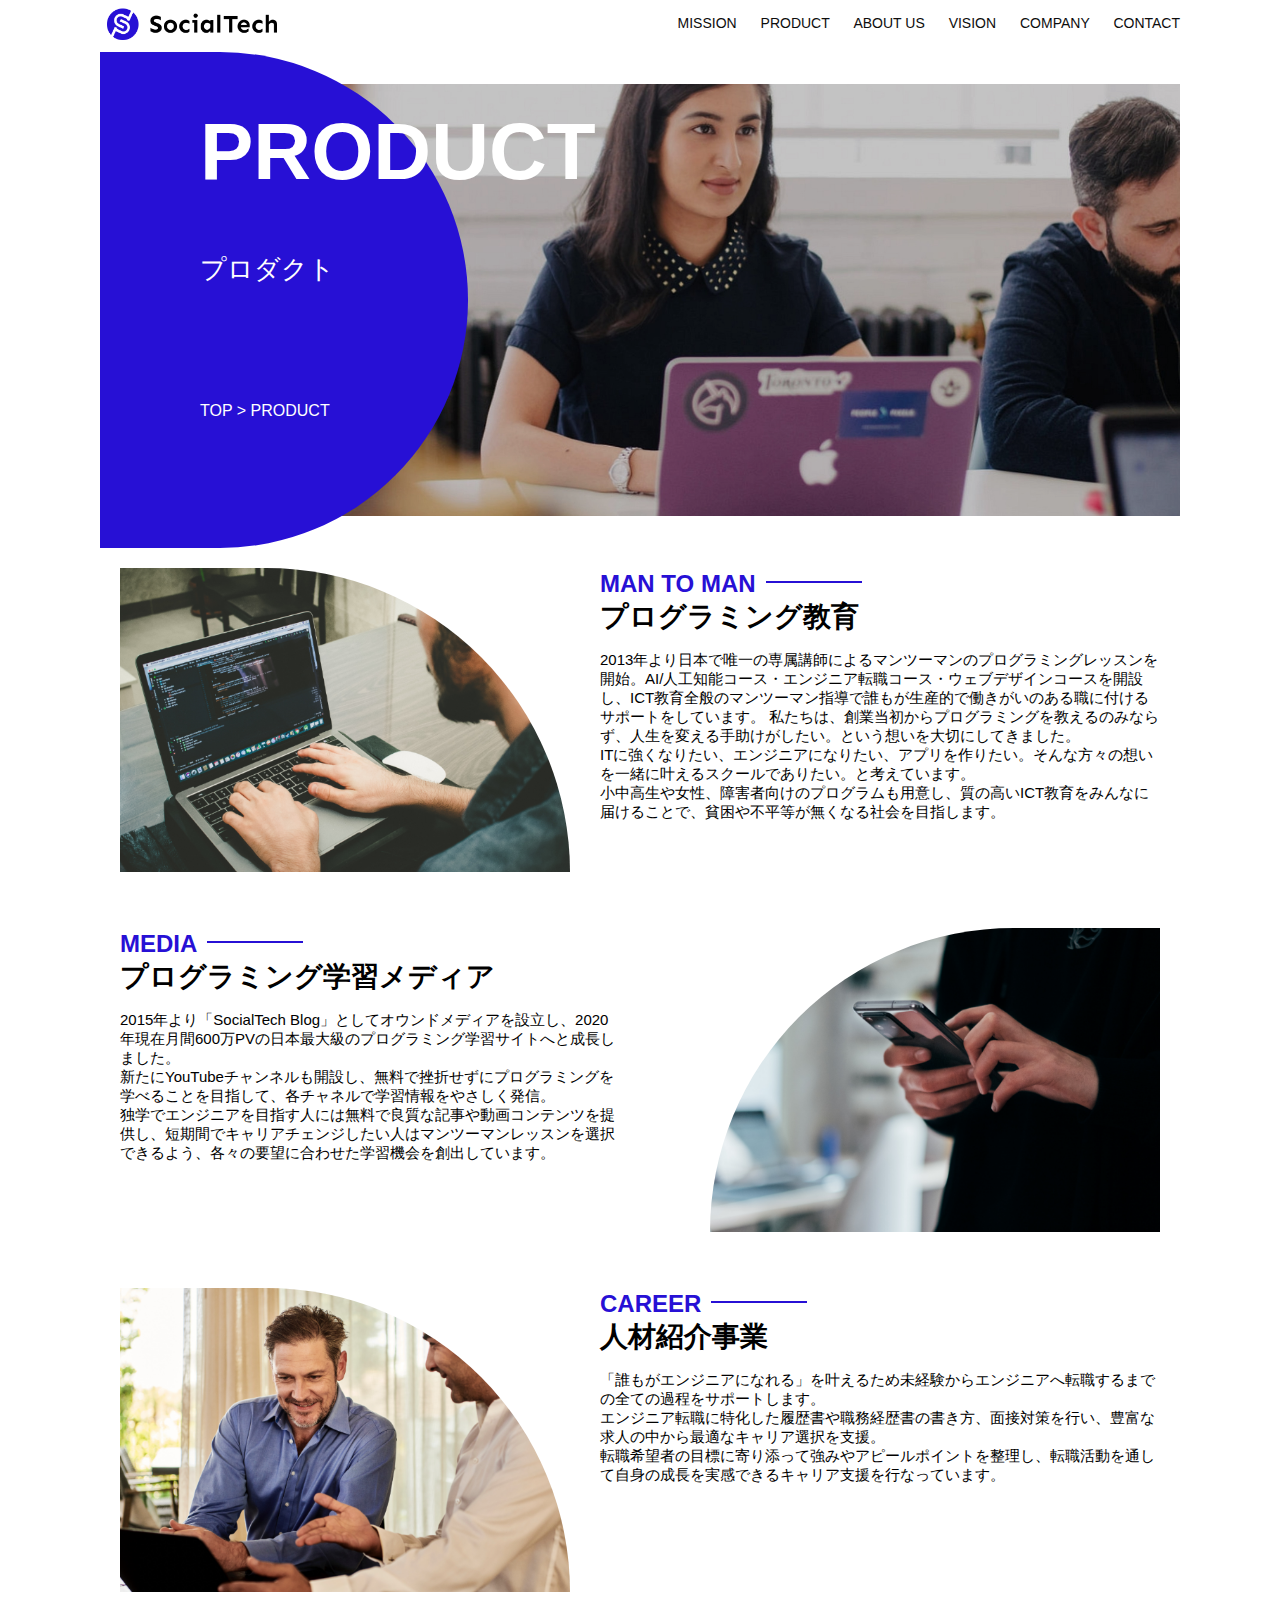
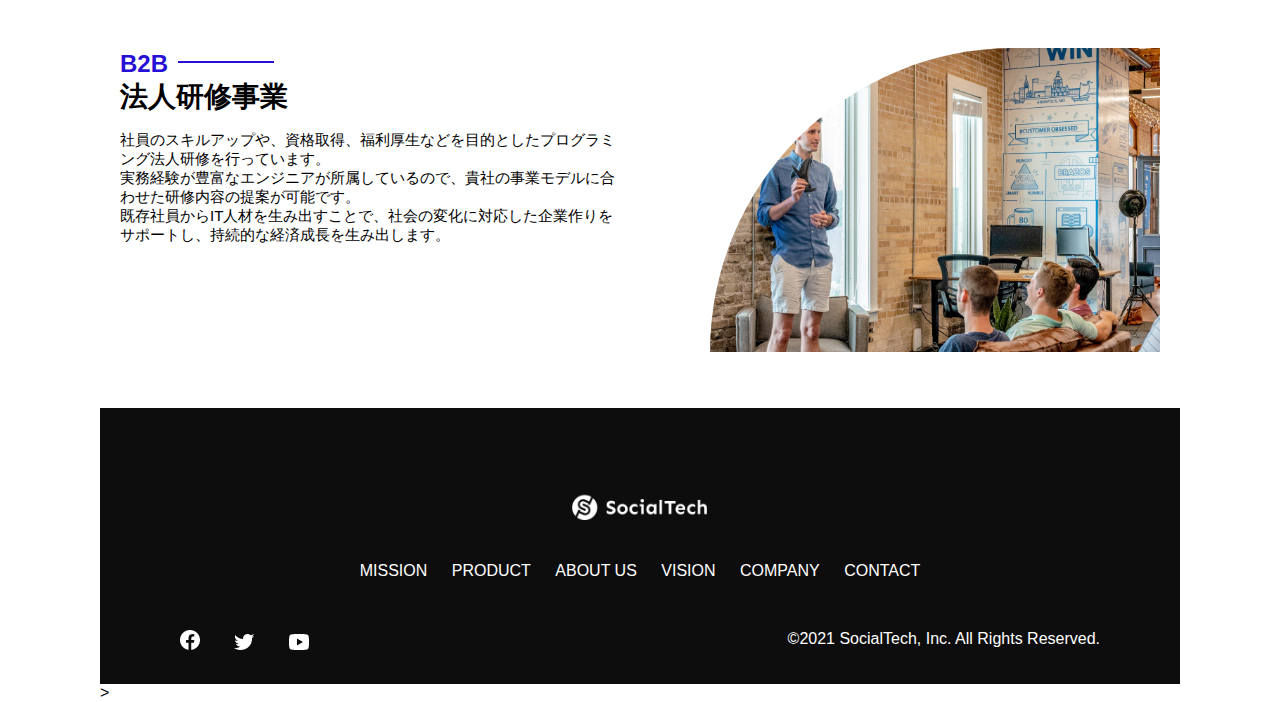
==== product.html @ e11b9e0d "初回コミット" ====
<!DOCTYPE html>
<html lang="en">
<head>
    <meta charset="UTF-8">
    <meta name="viewport" content="width=device-width, initial-scale=1.0">
    <meta name="description" content="SocialTechの4つのプロダクトを紹介します">
    <title>SocialTech -PRODUCT プロダクト</title>
    <link rel="stylesheet" href="style.css">

</head>
<body>
     <!-- ヘッダー -->
     <header>
        <!-- ロゴ -->
        <a href="index.html" id="logo"><img src="images/logo.png" alt="トップページに戻る"></a>
        <!-- PC用ナビゲーション -->
        <nav id="nav-pc">
            <a href="mission.html">MISSION</a>
            <a href="product.html">PRODUCT</a>
            <a href="index.html#aboutus">ABOUT US</a>
            <a href="index.html#vision">VISION</a>
            <a href="index.html#company">COMPANY</a>
            <a href="index.html#contact">CONTACT</a>
        </nav>
        <!-- スマホ用メニューボタン -->
        <img id="menu-sp" src="images/button-menu.png" alt="ナビゲーションを開く" onclick="document.getElementById('nav-sp').style.display = 'block'">

     <!-- スマホ用ナビゲーション -->
       <nav id="nav-sp">
         <img id="close" src="images/button-close.png" alt="ナビゲーションを閉じる" onclick="document.getElementById('nav-sp').style.display ='none'">
         <a id="logo-sp" href="index.html" onclick="document.getElementById('nav-sp').style.display = 'none'"> <img src="images/logo-sp.png" alt="トップページに戻る"></a>
         <a class="menu" href="mission.html" onclick="document.getElementById('nav-sp').style.display = 'none'">MISSION</a>
         <a class="menu" href="product.html" onclick="document.getElementById('nav-sp').style.display = 'none'">PRODUCT</a>
         <a class="menu" href="index.html#aboutus" onclick="document.getElementById('nav-sp').style.display = 'none'">ABOUTUS</a>
         <a class="menu" href="index.html#vision" onclick="document.getElementById('nav-sp').style.display = 'none'">VISION</a>
         <a class="menu" href="index.html#company" onclick="document.getElementById('nav-sp').style.display = 'none'">COMPANY</a>
         <a class="menu" href="index.html#contact"  onclick="document.getElementById('nav-sp').style.display = 'none'">CONTACT</a>
         <div id="sns">
          <a href="https://www.facebook.com/sejuku2013"><img src="images/button-facebook.png" alt="Facebookのリンク"></a>
          <a href="https://twitter.com/samuraijuku"><img src="images/button-twitter.png" alt="Twitterのリンク"></a>
          <a href="https://www.youtube.com/channel/UCCFOQO5aDK0xXam4cUQXT8g"><img src="images/button-youtube.png" alt="YouTubeのリンク"></a>
         </div>
       </nav>
     </header>
     <main>
        <article>
            <section id="product-main">
                <div id="product-title">
                    <h1>PRODUCT</h1>
                    <span>プロダクト</span>
                    <div>TOP > PRODUCT</div>
                </div>
            </section>
            <section class="product-section1">
                <img src="images/product/product-mantoman.png" alt="PCでコードを書く男性">
                <div>
                    <h2 class="product-h2">MAN TO MAN</h2>
                    <h3 class="product-h3">プログラミング教育</h3>
                    <p>2013年より日本で唯一の専属講師によるマンツーマンのプログラミングレッスンを開始。AI/人工知能コース・エンジニア転職コース・ウェブデザインコースを開設し、ICT教育全般のマンツーマン指導で誰もが生産的で働きがいのある職に付けるサポートをしています。
                        私たちは、創業当初からプログラミングを教えるのみならず、人生を変える手助けがしたい。という想いを大切にしてきました。<br>ITに強くなりたい、エンジニアになりたい、アプリを作りたい。そんな方々の想いを一緒に叶えるスクールでありたい。と考えています。<br>小中高生や女性、障害者向けのプログラムも用意し、質の高いICT教育をみんなに届けることで、貧困や不平等が無くなる社会を目指します。
                    </p>
                </div>
            </section>
            <section class="product-section2">
                <div>
                    <h2 class="product-h2">MEDIA</h2>
                    <h3 class="product-h3">プログラミング学習メディア</h3>
                    <p>2015年より「SocialTech
                        Blog」としてオウンドメディアを設立し、2020年現在月間600万PVの日本最大級のプログラミング学習サイトへと成長しました。<br>新たにYouTubeチャンネルも開設し、無料で挫折せずにプログラミングを学べることを目指して、各チャネルで学習情報をやさしく発信。<br>独学でエンジニアを目指す人には無料で良質な記事や動画コンテンツを提供し、短期間でキャリアチェンジしたい人はマンツーマンレッスンを選択できるよう、各々の要望に合わせた学習機会を創出しています。
                    </p>
                </div>
                <img src="images/product/product-media.png" alt="スマートフォンを操作する人">
            </section>
            <section class="product-section1">
                <img src="images/product/product-career.png" alt="笑顔で話し合う2人の男性">
                <div>
                    <h2 class="product-h2">CAREER</h2>
                    <h3 class="product-h3">人材紹介事業</h3>
                    <p>「誰もがエンジニアになれる」を叶えるため未経験からエンジニアへ転職するまでの全ての過程をサポートします。<br>エンジニア転職に特化した履歴書や職務経歴書の書き方、面接対策を行い、豊富な求人の中から最適なキャリア選択を支援。<br>転職希望者の目標に寄り添って強みやアピールポイントを整理し、転職活動を通して自身の成長を実感できるキャリア支援を行なっています。<br>
                    </p>
                </div>
            </section>
            <section class="product-section2">
                <div>
                    <h2 class="product-h2">B2B</h2>
                    <h3 class="product-h3">法人研修事業</h3>
                    <p>社員のスキルアップや、資格取得、福利厚生などを目的としたプログラミング法人研修を行っています。<br>実務経験が豊富なエンジニアが所属しているので、貴社の事業モデルに合わせた研修内容の提案が可能です。<br>既存社員からIT人材を生み出すことで、社会の変化に対応した企業作りをサポートし、持続的な経済成長を生み出します。
                    </p>
                </div>
                <img src="images/product/product-b2b.png" alt="講演中の男性とそれを聴く人々">
            </section>
        </article>
        <footer>
          <div id="footer-logo">
             <img src="images/logo-sp.png" alt="SocialTech">
          </div>
          <div id="footer-link">
             <a href="mission.html">MISSION</a>
             <a href="product.html">PRODUCT</a>
             <a href="index.html#aboutus">ABOUT US</a>
             <a href="index.html#vision">VISION</a>
             <a href="index.html#company">COMPANY</a>
             <a href="index.html#contact">CONTACT</a>
         </div>
         <div id="sns-footer">
             <a href="https://www.facebook.com/sejuku2013"><img src="images/button-facebook.png" alt="Facebookのリンク"></a>
             <a href="https://twitter.com/samuraijuku"><img src="images/button-twitter.png" alt="Twitterのリンク"></a>
             <a href="https://www.youtube.com/channel/UCCFOQO5aDK0xXam4cUQXT8g"><img src="images/button-youtube.png" alt="YouTubeのリンク"></a>
             <span id="copyright">&copy;2021 SocialTech, Inc. All Rights Reserved.</span>
         </div>
        </footer>>
     </main>

</body>
</html>
---- style.css ----
/* PC、スマホ共通スタイル */
body{
    font-family: "Source San Pro", "Hiragino Kaku Gothic ProN", Meiryo, Arial, sans-serif ;
}
p{
    font-size: 15px;
}
/* pc用のスタイル */
@media screen and (min-width:768px){
     /* 横幅設定 */
body{
    max-width: 1080px;
    min-width: 900px;
    margin: 0 auto 0 auto;
}
/* ヘッダー */
header{
    display: flex;
    justify-content: space-between;
}
/* ナビゲーションのレイアウト */
#nav-pc{
    font-size: 14px;
    padding-top: 15px;
}

/* ナビゲーションリンクの装飾設定 */
#nav-pc > a{
    text-decoration: none;
    margin-left: 20px;
}
#nav-pc >a:link{
    color: #0d0d0d;
}
#nav-pc >a:visited{
    color: #0d0d0d;
}
#nav-pc >a:hover{
    color: #0d0d0d;
    text-decoration: underline;
}
#nav-pc >a:active{
    color: #0d0d0d;
}


/* スマホ用ナビを非表示 */
#nav-sp,#menu-sp{
    display: none;
}

/* メインビジュアル */
#main-visual{
    position: relative;
    height: 400px;
}

#main-message{
    position: absolute;
    top: 0;
    left: 0;
    background-color: #2710d5;
    color: #ffffff;
    border-radius: 0 0 476px 0;
    max-width: 620px;
    height: 100%;
    width: 100%;
    z-index: 11;
}

#main-message > h1{
    font-size: 60px;
    font-weight: bold;
    margin: 100px 0 0 50px;
}

#main-message > p {
    font-size: 28px;
    margin: 0 0 0 50px;
}

#main-visual > img {
    max-width: 620px;
    border-radius: 476px 0 0 0;
    position: absolute;
    top: 0;
    right: 0;
    z-index: 10;
}

/* 見出し */
h2{
    margin: 40px 0 0 0;
}
h2::after{
    content: url("images/line.png");
    margin-left: 10px;
}
h3{
    font-size: 27px;
}
#mission{
    margin: 80px auto 80px auto;
    width: 100%;
}
#mission-flex{
    width: 100%;
    display: flex;
}
#mission-flex > div {
    width: 50%;
    margin: 20px;
}
#mission-photo{
    width: 100%;

}
#s2dgs{
    margin-top: 50px;
    width: 100%;
}
/* プロダクト */
#product{
    background-color: #fafafa;
    margin: 80px 0 80px 0;
    padding: 10px 40px 0 40px;
}
#product > div{
    margin-top: 40px;
    display: flex;
}
#product-left{
    width: 50%;
    margin-right: 20px;
}
#product-right{
    width: 50%;
    margin-left: 20px;
    margin-top: 80px;
}
#product-left > div{
    position: relative;
    height: 480px;
    margin-right: 20px;
}
#product-right > div{
    position: relative;
    height: 480px;
    margin-left: 20px;
}
.product-photo{
    width: 100%;
}
/* 説明文 */
.product-explain{
    background-color: #ffffff;
    position: absolute;
    left: 0; top: 280px;
    margin: 0 40px 0 40px;
    padding: 20px;
    box-shadow: 5px 5px 10px rgba(0, 0, 0, 0.05);
}
.product-explain > span{
    color: #2710d5;
    font-weight: bold;
    font-size: 16px;
    margin: 0;
}
.product-explain >h3{
    font-size: 20px;
    margin: 5px 0 5px 0;
}
.product-explain > p{
    font-size: 14px;
    margin: 0;
}
#product-more{
    margin:0 auto -42px auto;
}

/* about us */
#aboutus{
    margin: 80px auto 80px auto;
}

#aboutus > div{
    display: flex;
}

 /* 画像 */
 .culture-img {
    width: 100%;
    align-self: flex-start;
  }
  
  .culture-img2 {
    margin-top: 50px;
    width: 100%;
  }

    /* 3つの組織文化の表 */
.culture-table {
    margin-right: 50px;
 }
 /* 番号 */
 .culture-num {
    font-size: 80px;
    color: #2710d5;
    margin: 0 20px 0 0;
  }
  
  /* 組織文化英語 */
  .culture-en {
    color: #2710d5;
    font-weight: bold;
    font-size: 24px;
    display: block;
  }
  
  /* 組織文化日本語 */
  .culture-jp {
    font-size: 28px;
    font-weight: bold;
  }
  
  /* 説明文 */
  .culture-description {
    margin: 0;
  }

/* ビジョン */
#vision{
    margin: 80px auto 80px auto;
}
#vision > div{
    width: 100%;
    display: flex;
    justify-content: space-between;
    flex-wrap: wrap;
}
.vision-box{
    width: 300px;
    height: 300px;
    margin-bottom: 30px;
    position: relative;
}
/* 画像 */
.vision-box >img{
    width: 100%;
    height: auto;
    position: absolute;
    top: 0;
    left: 0;
    z-index: 30;
}
.vision-box > span{
    position: absolute;
    top: 0;
    left: 0;
    z-index: 31;
    margin-right: 20px;
}
.vision-box > span > h4{
    color: #2710d5;
    font-size: 19px;
    margin: 80px 0 0 0;
}
.vision-box >span >h4::first-letter{
    font-size: 40px;

}
.vision-box > span >h5{
    font-size: 20px;
    margin: 0;
}
.vision-box > span >p{
    margin: 10px 0 0 0;
}
/* 会社概要 */
#company{
    margin: 80px auto 80px auto ;
}
#company-table{
    width: 100%;
}
.tableheader{
    text-align: left;
    padding: 20px;
    border-bottom-color: #2710d5;
    border-bottom-width: 1px;
    border-bottom-style: solid;
    width: 100px;
}
.tableheader-first{
    text-align: left;
    padding: 20px;
    border-bottom-color: #2710d5;
    border-bottom-width: 1px;
    border-bottom-style: solid;
    border-top-color: #2710d5;
    border-top-width: 1px;
    border-top-style: solid;
    width: 100px
   
}
.cell{
    padding: 30px;
    border-bottom-color: #ececec;
    border-bottom-width: 1px;
    border-bottom-style: solid;
}
.cell-first{
    border-bottom-color: #ececec;
    border-bottom-width: 1px;
    border-bottom-style: solid;
    border-top-color: #ececec;
    border-top-width: 1px;
    border-top-style: solid;
}
/* 地図 */
#company > iframe{
    width: 100%;
    height: 368px;
    margin-top: 40px;
}

/* お問い合わせ */
#contact{
    margin: 80px auto 80px auto;
}
/* 外枠 */
#contact > form > div{
    display: flex;
    flex-direction: row;
    flex-wrap: wrap;
    padding-bottom: 30px;
}
/* 左列の見出し */
.contact-heading{
    width: 240px;
    align-self: center;
}
/* 見出しのラベル */
.contact-label{
    font-weight: bold;
}
/* 必須 */
.contact-span{
    color: #ce2222;
    margin:0 0 0 20px;
    font-weight: bold;
}
/* テキストボックス */
.contact-textbox{
    border-top: 0;
    border-left: 0;
    border-right: 0;
    border-bottom-width: 1px;
    border-bottom-color: #707070 ;
    border-bottom-style:solid ;
    background-color: #fafafa;
    width: 400px;
    height: 56px;
}
/* お問い合わせ内容のテキストエリア */
.contact-textarea{
    border-top: 0;
    border-left: 0;
    border-right: 0;
    border-bottom-width: 1px;
    border-bottom-color: #707070 ;
    border-bottom-style:solid ;
    background-color: #fafafa;
    width: 400px;
    height: 200px;
}
/* 個人情報の取り扱い */
details{
    width: 700px;

}
details > div{
    background-color: #fafafa;
    padding: 20px;

}

details > div >span{
    font-weight: bold;
}
/* フッター */
footer{
    background-color: #0d0d0d;
    text-align: center;
    padding: 80px 80px 30px 80px;
}

#footer-logo{
    margin-bottom: 30px;
}

#footer-link{
    margin-bottom: 50px;
}

#footer-link > a{
    text-decoration: none;
    margin: 10px;
}
#footer-link > a:link {
    color: #ffffff;
}
#footer-link > a:visited{
    color: #ffffff;
}
#footer-link > a:hover{
    color: #ffffff;
    text-decoration: underline;
}
#footer-link > a:active{
    color: #ffffff;
}
/* SNS ボタン */
#sns-footer{
    text-align: left;
    width: 100%;
}

#sns-footer > a{
    margin-right: 30px;
}

#copyright{
    color: #ffffff;
    float: right;
}

/* mission.heml用のスタイル */
/* ミッションのメインビジュアル */
#mission-main{
    height: 496px;
    width: 100%;
    background-image: url(images/mission/mission-main.png);
    background-repeat: no-repeat;
    background-position-y: center;
}
#mission-title {
    background-color: #2710d5;
    width: 368px;
    color: #ffffff;
    height: 496px;
    border-radius: 0 248px 248px 0;
    position: relative;
}
#mission-title > h1{
    position: absolute;
    top: 0;
    left: 100px;
    font-size: 80px;
}
#mission-title > span{
    position: absolute;
    top: 200px;
    left: 100px;
    font-size: 26px;
}
#mission-title > div{
    position: absolute;
    top: 350px;
    left: 100px;
    font-size: 16px;
}
#mission-s2dgs{
    width: 100%;
    margin: 20px;
}
.mission-h2{
    color: #2710d5;
    font-size: 40px;
}
.mission-h2::after{
    content: none;
}
#mission-5goals{
    margin: 20px;
    display: flex;
}
#mission-5goals > div{
    flex-grow: 1;
    padding: 20px;
}
#mission-5goals > div >div{
    margin-bottom: 40px;
}
.fivegoals-image-right{
    float: right;
    margin: 20px;
}
.fivegoals-image-left{
    float: left;
    margin: 20px;
}
.fivegoals-number{
    color: #2710d5;
    font-size: 48px;
    margin: 0;
}
.fivegoals-h3{
    font-size: 28px;
    margin: 0;
}
.fivegoals-p{
    margin: 0;
}
/*  プロダクトページ*/
#product-main{
    height: 496px;
    width: 100;
    background-image: url(images/product/product-main.png);
    background-repeat: no-repeat;
    background-position-y: center;
}
#product-title{
    background-color: #2710d5;
    width: 368px;
    color: #ffffff;
    height: 496px;
    border-radius: 0 248px 248px 0;
    position: relative;
}
#product-title > h1 {
    position: absolute;
    top: 0;
    left: 100px;
    font-size: 80px;
}
#product-title > span {
    position: absolute;
    top: 200px;
    left: 100px;
    font-size: 26px;
}
#product-title > div {
    position: absolute;
    top: 350px;
    left: 100px;
    font-size: 16px;
}
/* セクション１ */
.product-section1{
    position: relative;
    margin: 20px;
    height: 340px;
}
.product-section1 > img {
    position: absolute;
    top: 0;
    left: 0;
    width: 450px;
    margin: 0 40px 30px 0;
    border-radius: 0 432px 0 0;
}
.product-section1 > div {
    position: absolute;
    top: 0;
    left: 480px;
}
/* セレクション２ */
.product-section2{
    position: relative;
    margin: 20px;
    height: 340px;
}
.product-section2 > img {
    position: absolute;
    top: 0;
    right: 0;
    width: 450px;
    margin: 0 0 30px 40px;
    border-radius: 432px 0 0 0;
}
.product-section2 > div {
    width: 500px;
    position: absolute;
    top: 0;
    left: 0;
}
.product-h2{
    color: #2710d5;
    font-size: 24px;
    margin: 0;
}
.product-h3{
    font-size: 28px;
    margin: 0;
}
}

/* スマートフォン用のスタイル */
@media screen and (max-width:767px) {
    body{
        min-width: 375px;
        margin: 0;
    }
    /* pc用ナビゲーション非表示 */
    #nav-pc {
        display: none;
    }

    /* ハンバーガーメニュー */
    #menu-sp{
        float: right;
        padding: 0;
    }
    /* スマホ用ナビゲーションの表示切替 */
    /* 初期状態、レイアウトとの非教示設定 */
    #nav-sp{
        background-color: #2710d5;
        position: absolute;
        top: 0;
        left: 0;
        width: 100%;
        height: 100%;
        display: none;
        z-index: 100 ;
    }
    /* xボタン */
    #close{
        position: absolute;
        top: 20px;
        right: 20px;
    }
    /* ナビゲーション用 ロゴ */
    #logo-sp {
        margin: 80px 0 30px 20px;
    }

    #nav-sp > a {
        display: block;
      }
    #nav-sp > a:link {
        color: #ffffff;
      }
    #nav-sp > a:visited {
        color: #ffffff;
      }
    #nav-sp > a:hover {
        color: #ffffff;
        text-decoration: underline;
      }
    #nav-sp > a:active {
        color: #ffffff;
      }
    #nav-sp > .menu {
        text-decoration: none;
        display: block;
        margin: 0 20px 0 20px;
        height: 44px;
        font-size: 16px;
        background-image: url("images/arrow.png");
        background-repeat: no-repeat;
        background-position: right top;
    }
    #sns {
        position: absolute;
        bottom: 20px;
        left: 20px;
    }
    #sns > a {
        margin-right: 30px;
    }

    /* メインビジュアル */
    #main-visual{
        position: relative;
        height: 470px;
        width: 100%;
        overflow: hidden;
    }
    #main-visual > div{
        position: absolute;
        top: 0;
        left: 0;
        background-color: #2710d5;
        color: white;
        border-radius: 0 0 476px 0;
        text-align: center;
        height: 280px;
        width: 100%;
        z-index: 11;
    }
    #main-visual > div > h1{
        font-size: 28px;
        margin: 90px 0 0 0;
    }
    #main-visual > div > p{
        margin: 0px;
    }
    #main-visual >img{
        width: 100%;
        border-radius: 476px 0 0 0;
        z-index: 10;
        position: absolute;
        bottom: 0;
        right: 0;
    }
    /* 見出し */
    h2::after{
        content: url(images/line.png);
        margin-left: 10px;
    }
    h3{
        font-size: 24px;
        margin: 10px 0 0 0;
    }
    /* ミッション */
    #mission{
        margin: 20px;
    }
    #mission-photo{
        width: 100%;
    }
    #s2dgs{
        width: 100%;
    }
    /* プロダクト */
    #product{
        background-color: #fafafa;
        padding-top: 10px ;
    }
    #product h2 {
        margin-left: 20px;
    }
    /* 外枠 */
    /* 左右のカラム　スマホでは縦並び */
    #product-left,
    #product-right{
        margin-right: 20px;
        margin-left: 20px;
    }
/* 画像＋説明の枠 */
    #product-left > div,
    #product-right > div{
        position: relative;
        height: 540px;
    }
    /* 説明文の枠 */
    .product-explain{
        background-color: #ffffff;
        position: absolute;
        left: 0;
        bottom: 50px;
        padding: 20px;
        box-shadow: 5px 5px 10px rgba(0, 0, 0, 0.05);
    }
    .product-explain > span{
        color: #2710d5;
        font-weight: bold;
        font-size: 16px;
        margin: 0
    }
    .product-explain > h3{
        margin: 10px 0 10px 0;
    }

    /* 画像 */
    .product-photo{
        width: 100%;
    }
    #product-more > img{
        margin: 0 0 -42px 20px;
    }
    /* about us */
    #aboutus{
        margin: 80px 20px 80px 20px;
    }
    #aboutus > div{
        display: flex;
        flex-direction: column;
    }
    .culture-table {
        width: 100%;
        padding-right: 20px;
        order: 2;
    }
    .culture-img{
        width: 100%;
        order: 1;
    }
    .culture-img2{
        width: 100%;
    }
    .culture-num{
        font-size: 80px;
        color: #2710d5;
    }
    .culture-en{
        color: #2710d5;
        font-weight: bold;
        font-size: 24px;
        display: block;
    }
    .culture-jp{
        display: block;
    }
    .culture-description{
        margin: 0;
    }
    /* ビジョン */
    #vision{
        margin: 80px 20px 80px 20px;
    }
    .vision-box{
        width: 300px;
        height: 300px;
        margin-bottom: 30px;
        position: relative;
    }
    .vision-box > img{
        width: 100%;
        height: auto;
        position: absolute;
        top: 0;
        left: 0;
        z-index: 30;
    }
    .vision-box > span{
        position: absolute;
        top: 0;
        left: 0;
        z-index: 31;
        margin-right: 20px;
    }
    .vision-box > span >h4 {
        color: #2710d5;
        font-size: 19px;
        margin: 60px 0 0 0;
    }
    .vision-box > span > h5{
        font-size: 20px;
        margin: 0;
    }
    .vision-box > span > p {
        margin-top: 10px;
    }
    /* 会社概要 */
    #company{
        margin: 0 20px 0 20px;
    }
    #company > h3{
        margin-bottom: 20px;
    }
    #company > table {
        width: 100%;
    }
    .tableheader-first{
        text-align: left;
        padding: 20px;
        border-bottom-color:#2710d5 ;
        border-bottom-width:1px;        
        border-bottom-style: solid;
        border-top-color:#2710d5 ;        
        border-top-width: 1px;        
        border-top-style: solid;   
        width: 50px;  

    }
    .tableheader{
        text-align: left;
        padding: 20px;
        border-bottom-color: #2710d5;
        border-bottom-width:1px ;
        border-bottom-style:solid ;
        width: 50px;
    }
    .cell{
        padding: 20px;
        border-bottom-color:#ececec ;
        border-bottom-width:1px ;
        border-bottom-style:solid ;
    }
    .cell-first{
        padding: 20px;
        border-bottom-color:#ececec ;
        border-bottom-width:1px ;
        border-bottom-style:solid ;
        border-top-color:#ececec ;
        border-top-width:1px ;
        border-top-style:solid ;
    }
    #company > iframe{
        width: 100%;
        height: 240px;
        margin-top: 40px;
    }

    /* コンタクト */
    #contact{
        margin: 80px 20px 80px 20px;
    }
    #contact > h3 {
        margin-bottom: 20px;
    }
    #contact > from > div {
        margin-bottom: 20px;
    }
    .contact-heading{
        margin-bottom: 20px;
    }
    .contact-label{
        font-weight: bold;
    }
    .contact-span{
        color: #ce2222;
        margin-left:20px ;
        font-weight: bold;
    }
    .contact-textbox{
        height: 56px;
        border-top: 0;
        border-left: 0;
        border-right: 0;
        background-color: #fafafa;
        border-bottom-color:#707070 ;
        border-bottom-width:1px ;
        border-bottom-style:solid ;
        min-width: 300px;
        width: 100%;
    }
    .contact-textarea{
        height: 150px;
        border-top: 0;
        border-left: 0;
        border-right: 0;
        background-color: #fafafa;
        width: 100%;
    }
    .radiobutton{
        margin-bottom: 20px;
    }
    .radiobutton + label::after{
        content: "\A";
        white-space: pre;
    }
    /* フッター */
    footer{
        background-color: #0d0d0d;
        padding: 30px 20px 50px 20px;
    }
    #footer-logo{
        margin-bottom: 30px;
    }
    #footer-link {
        margin-bottom: 50px;
    }
    #footer-link > a{
        text-decoration: none;
        margin: 0 20px 30px 0;
        display: block;
        background-image: url(images/arrow.png);
        background-repeat: no-repeat;
        background-position: right top;
    }
    #footer-link > a:link{
        color: #ffffff;
    }
    #footer-link > a:visited{
        color: #ffffff;
    }
    #footer-link > a:hover{
        color: #ffffff;
        text-decoration: underline;
    }
    #footer-link > a:active{
        color: #ffffff;
    }
    #sns-footer > a{
        margin-right: 30px;
    }
    #copyright{
        font-size: 12px;
        display: block;
        margin-top: 30px;
        color: #ffffff;
    }
    /* mission.html用スタイル */
    /* ミッションのメインビジュアル */
    #mission-main{
        height: 256px;
        width: 100%;
        background-image: url(images/mission/mission-main.png);
        background-repeat: no-repeat;
        background-position-y: center;
        background-size: auto 208px;
    }

    #mission-title{
        background-color: #2710d5;
        width: 136px;
        color: #ffffff;
        height: 256px;
        border-radius: 0 248px 248px 0;
        position: relative;
    }
    #mission-title > h1  {
        position: absolute;
        top: 0;
        left: 20px;
        font-size: 40px;
    }
    #mission-title > span {
        position: absolute;
        top: 110px;
        left: 20px;
        font-size: 18px;
    }
    #mission-title > div {
        position: absolute;
        top: 180px;
        left: 20px;
        font-size: 13px;
    }
    #mission-s2dgs{
        margin: 20px;
    }
    .mission-h2{
        color: #2710d5;
        font-size: 38px;
        margin: 0px;
    }
    .mission-h2::after{
        content: none;
    }
    #mission-s2dgs > img{
        width: 100%;
    }
    /* ミッションページ　５Goaleの設定 */
    #mission-5goals{
        margin: 20px;
    }
    #mission-5goals > div > div {
        margin-bottom: 40px;
    }
    #s2dgs-image {
        width: 100%;
    }
    .fivegoals-image-right{
        margin: 20px auto 20px auto;
        display: block;
    }
    .fivegoals-image-l{
        margin: 20px auto 20px auto;
        display: block;
    }
    .fivegoals-number{
        color: #2710d5;
        font-size: 48px;
        margin: 0;
    }
    .fivegoals-h3{
        font-size: 28px;
        margin: 0;
    }
    .fivegoals-p{
        margin: 0;
    }
    /* プロダクトページ */
    #product-main{
        height: 256px;
        width: 100%;
        background-image: url(images/product/product-main.png);
        background-repeat: no-repeat;
        background-position-y: center;
        background-size: auto 208px;
    }
    #product-title{
        background-color: #2710d5;
        width: 136px;
        color: #ffffff;
        height: 256px;
        border-radius: 0 248px 248px 0;
        position: relative;
    }
    #product-title > h1 {
        position: absolute;
        top: 0;
        left: 20px;
        font-size: 40px;
    }
    #product-title > span {
        position: absolute;
        top: 110px;
        left: 20px;
        font-size: 18px;
    }
    #product-title > div {
        position: absolute;
        top: 180px;
        left: 20px;
        font-size: 13px;
    }
    .product-section1{
        margin: 20px;
    }
    .product-section1 > img {
        width: 100%;
        border-radius: 0 300px 0 0;
    }
    .product-section2{
        margin: 20px;
        display: flex;
        flex-direction: column;
    }
    .product-section2 > img {
        order: 1;
        width: 100%;
        border-radius: 300px 0 0 0;
    }
    .product-section2 > div {
        order: 2;
    }
    .product-h2{
        color: #2710d5;
        font-size: 24px;
        margin: 0;
    }
    .product-h3 {
        font-size: 28px;
        margin: 0;
    }

}
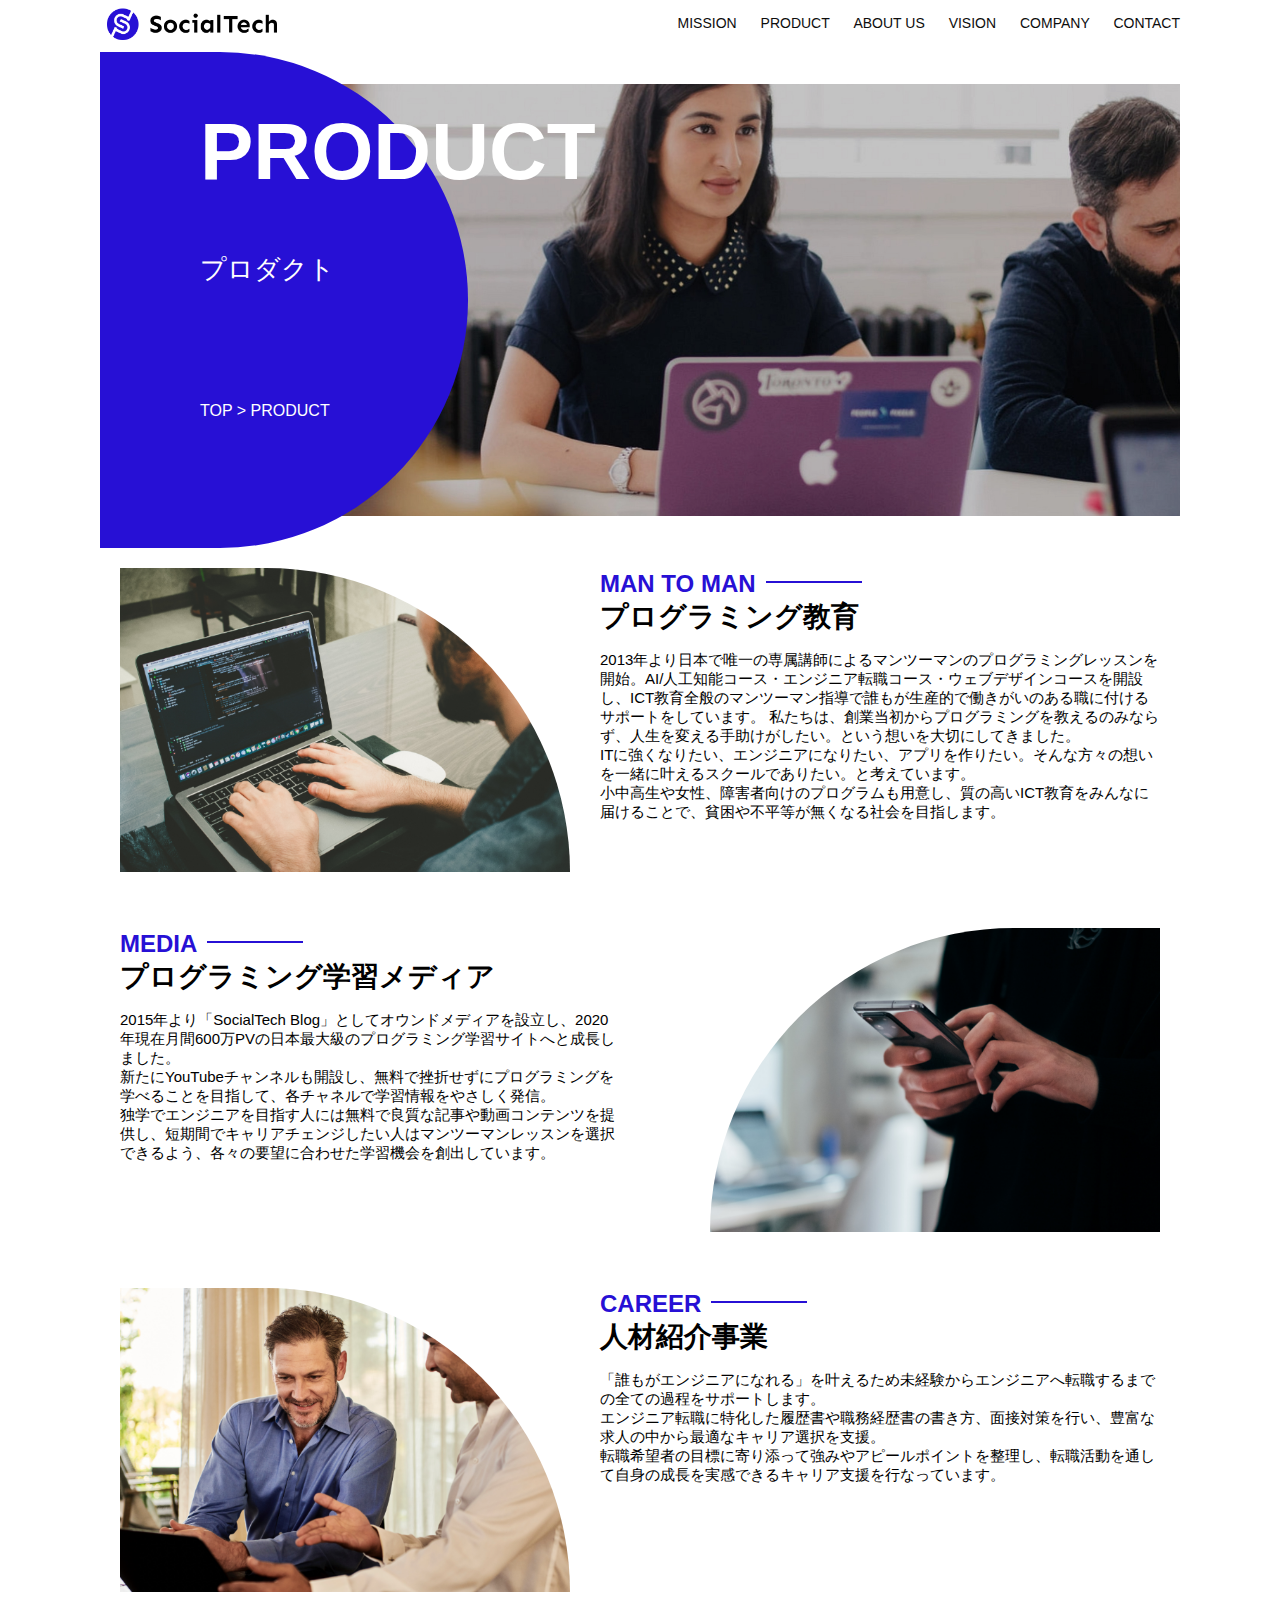
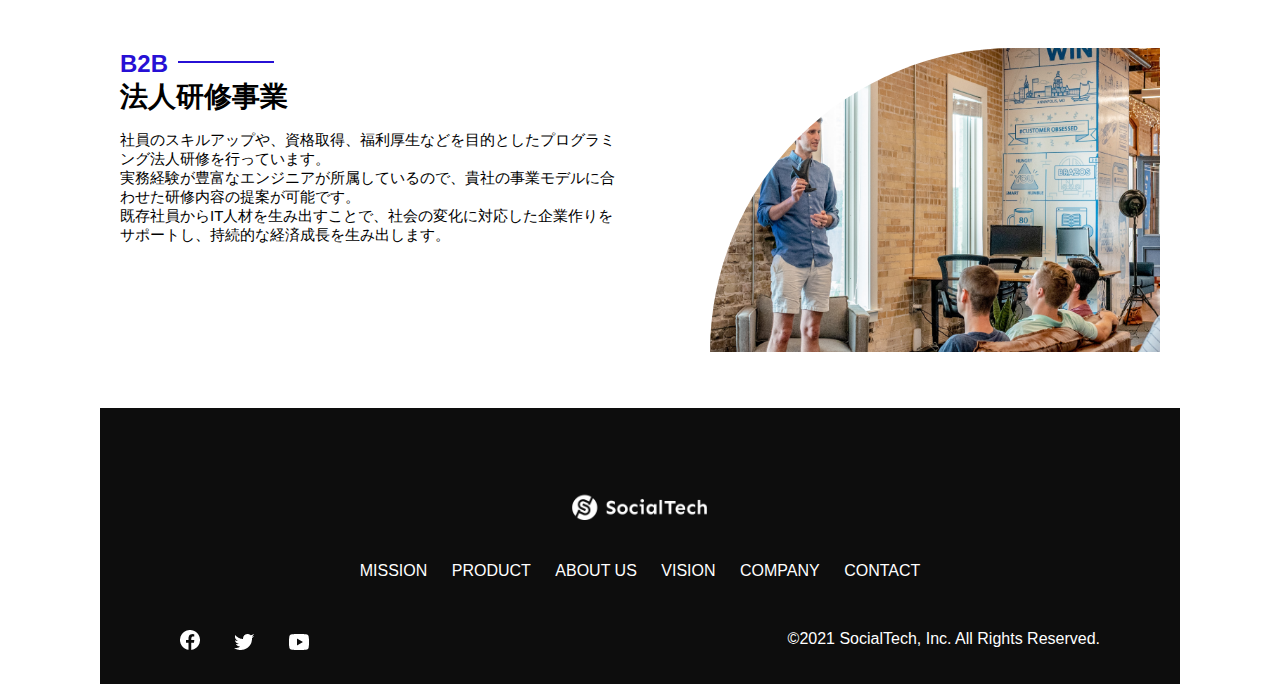
==== commit 04d93927: "スペース追加" ====
--- a/product.html
+++ b/product.html
@@ -108,7 +108,7 @@
              <a href="https://www.youtube.com/channel/UCCFOQO5aDK0xXam4cUQXT8g"><img src="images/button-youtube.png" alt="YouTubeのリンク"></a>
              <span id="copyright">&copy;2021 SocialTech, Inc. All Rights Reserved.</span>
          </div>
-        </footer>>
+        </footer>
      </main>
 
 </body>
--- a/style.css
+++ b/style.css
@@ -29,17 +29,17 @@
     text-decoration: none;
     margin-left: 20px;
 }
-#nav-pc >a:link{
+#nav-pc > a:link{
     color: #0d0d0d;
 }
-#nav-pc >a:visited{
+#nav-pc > a:visited{
     color: #0d0d0d;
 }
-#nav-pc >a:hover{
+#nav-pc > a:hover{
     color: #0d0d0d;
     text-decoration: underline;
 }
-#nav-pc >a:active{
+#nav-pc > a:active{
     color: #0d0d0d;
 }
 
